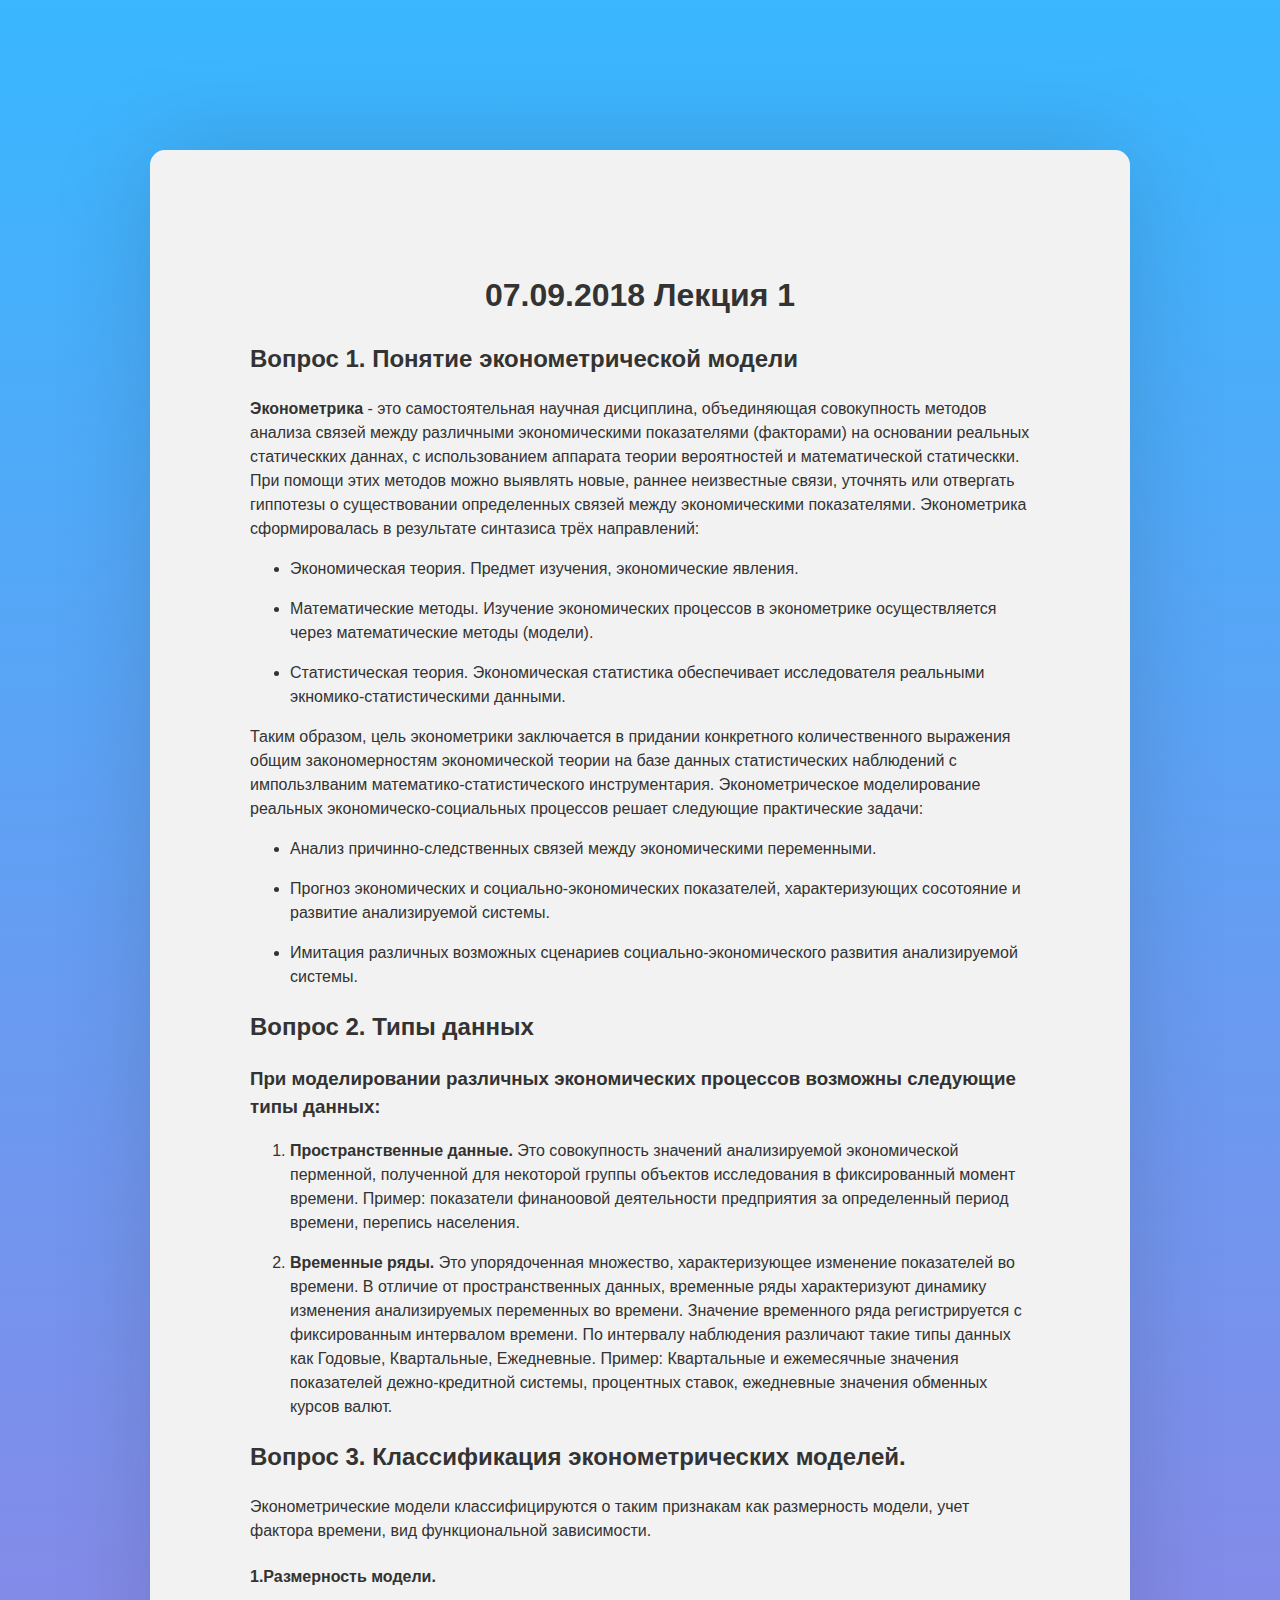
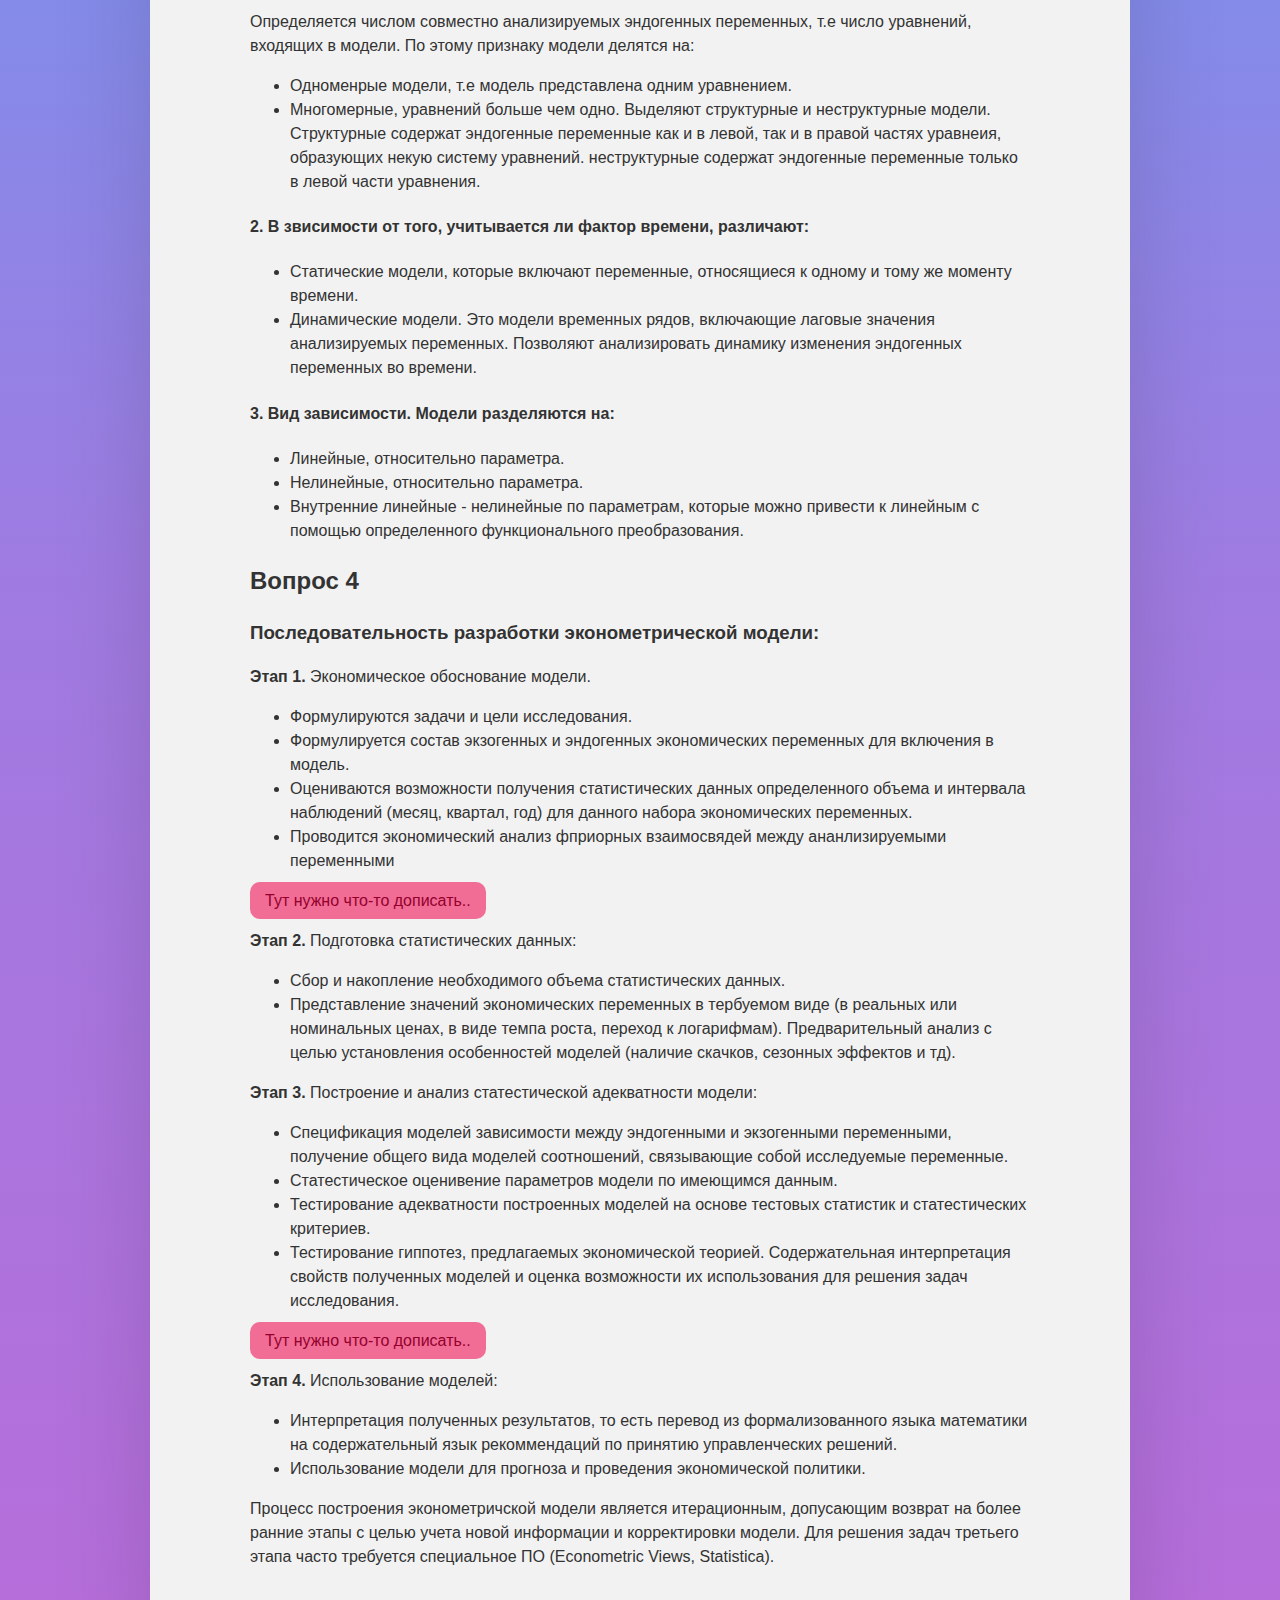
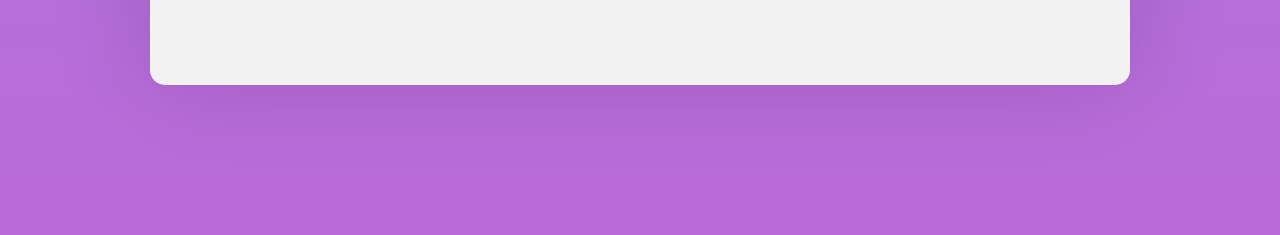
==== src/index.html @ 607fbf39 "first commit" ====
<!DOCTYPE html>
<html lang="en">
<head>
    <meta charset="UTF-8">
    <meta name="viewport" content="width=device-width, initial-scale=1.0">
    <meta http-equiv="X-UA-Compatible" content="ie=edge">
    <title>Эконометрика</title>
    <link rel="stylesheet" href="style/main.css">
</head>
<body>
    <div class="container">
        <h1 id="main-header"><span>07.09.2018</span> Лекция 1</h1>
        <h2>Вопрос 1. Понятие эконометрической модели</h2>
        <p>
            <strong>Эконометрика</strong> - это самостоятельная научная дисциплина, объединяющая совокупность методов анализа связей между различными экономическими показателями (факторами) на основании реальных статическких даннах, с использованием аппарата теории вероятностей и математической статическки. При помощи этих методов можно выявлять новые, раннее неизвестные связи, уточнять или отвергать гиппотезы о существовании определенных связей между экономическими показателями. Эконометрика сформировалась в результате синтазиса трёх направлений:
        </p>
        <ul>
            <li><p>Экономическая теория. Предмет изучения, экономические явления.</p></li>
            <li><p>Математические методы. Изучение экономических процессов в эконометрике осуществляется через математические методы (модели).</p></li>
            <li><p>Статистическая теория. Экономическая статистика обеспечивает исследователя реальными экномико-статистическими данными.</p></li>
        </ul>
        <p>
            Таким образом, цель эконометрики заключается в придании конкретного количественного выражения общим закономерностям экономической теории на базе данных статистических наблюдений с импользлваним математико-статистического инструментария. Эконометрическое моделирование реальных экономическо-социальных процессов решает следующие практические задачи:
        </p>
        <ul>
            <li><p>Анализ причинно-следственных связей между экономическими переменными.</p></li>
            <li><p>Прогноз экономических и социально-экономических показателей, характеризующих сосотояние и развитие анализируемой системы.</p></li>
            <li><p>Имитация различных возможных сценариев социально-экономического развития анализируемой системы.</p></li>
        </ul>
        <h2>Вопрос 2. Типы данных</h2>
        <h3>При моделировании различных экономических процессов возможны следующие типы данных:</h3>
        <ol>
            <li>
                <p><strong>Пространственные данные.</strong> Это совокупность значений анализируемой экономической перменной, полученной для некоторой группы объектов исследования в фиксированный момент времени. Пример: показатели финаноовой деятельности предприятия за определенный период времени, перепись населения.
                </p>
            </li>
            <li>
                <p><strong>Временные ряды.</strong> Это упорядоченная  множество, характеризующее изменение показателей во времени. В отличие от пространственных данных, временные ряды характеризуют динамику изменения анализируемых переменных во времени. Значение временного ряда регистрируется с фиксированным интервалом времени. По интервалу наблюдения различают такие типы данных как Годовые, Квартальные, Ежедневные. Пример: Квартальные и ежемесячные значения показателей дежно-кредитной системы, процентных ставок, ежедневные значения обменных курсов валют.
                </p>
            </li>
        </ol>
        <h2>Вопрос 3. Классификация эконометрических моделей.</h2>
        <p>
            Эконометрические модели классифицируются о таким признакам как размерность модели, учет фактора времени, вид функциональной зависимости.
        </p>
        <h4>1.Размерность модели.</h4>
        <p>
            Определяется числом совместно анализируемых эндогенных переменных, т.е число уравнений, входящих в модели. По этому признаку модели делятся на:
        </p>
        <ul>
            <li>
                Одноменрые модели, т.е модель представлена одним уравнением.
            </li>
            <li>
                Многомерные, уравнений больше чем одно. Выделяют структурные и неструктурные модели. Структурные содержат эндогенные переменные как и в левой, так и в правой частях уравнеия, образующих некую систему уравнений. неструктурные содержат эндогенные переменные только в левой части уравнения.
            </li>
        </ul>
        <h4>2. В звисимости от того, учитывается ли фактор времени, различают:</h4>
        <ul>
            <li>
                Статические модели, которые включают переменные, относящиеся к одному и тому же моменту времени.
            </li>
            <li>
                Динамические модели. Это модели временных рядов, включающие лаговые значения анализируемых переменных. Позволяют анализировать динамику изменения эндогенных переменных во времени.
            </li>
        </ul>
        <h4>3. Вид зависимости. Модели разделяются на:</h4>
        <ul>
            <li>Линейные, относительно параметра.</li>
            <li>Нелинейные, относительно параметра.</li>
            <li>
                Внутренние линейные - нелинейные по параметрам, которые можно привести к линейным с помощью определенного функционального преобразования.
            </li>
        </ul>
        <h2>Вопрос 4</h2>
        <h3>Последовательность разработки эконометрической модели:</h3>
        <p>
            <strong>Этап 1.</strong>
            Экономическое обоснование модели.
            <ul>
                <li>Формулируются задачи и цели исследования.</li>
                <li>Формулируется состав экзогенных и эндогенных экономических переменных для включения в модель.</li>
                <li>Оцениваются возможности получения статистических данных определенного объема и интервала наблюдений (месяц, квартал, год) для данного набора экономических переменных.</li>
                <li>Проводится экономический анализ фприорных взаимосвядей между ананлизируемыми переменными</li>
            </ul>
            <span class="missed"> Тут нужно что-то дописать..</span>
        </p>
        <p>
            <strong>Этап 2.</strong> Подготовка статистических данных:
            <ul>
                <li>Сбор и накопление необходимого объема статистических данных.</li>
                <li>Представление значений экономических переменных в тербуемом виде (в реальных или номинальных ценах, в виде темпа роста, переход к логарифмам). Предварительный анализ с целью установления особенностей моделей (наличие скачков, сезонных эффектов и тд).</li>
            </ul>
        </p>
        <p>
            <strong>Этап 3.</strong> Построение и анализ статестической адекватности модели:
            <ul>
                <li>Спецификация моделей зависимости между эндогенными и экзогенными переменными, получение общего вида моделей соотношений, связывающие собой исследуемые переменные.</li>
                <li>Статестическое оценивение параметров модели по имеющимся данным.</li>
                <li>Тестирование адекватности построенных моделей на основе тестовых статистик и статестических критериев.</li>
                <li>Тестирование гиппотез, предлагаемых экономической теорией. Содержательная интерпретация свойств полученных моделей и оценка возможности их использования для решения задач исследования.</li>
            </ul>
            <span class="missed"> Тут нужно что-то дописать..</span>
        </p>
        <p>
            <strong>Этап 4.</strong> Использование моделей:
            <ul>
                <li>Интерпретация полученных результатов, то есть перевод из формализованного языка математики на содержательный язык рекоммендаций по принятию управленческих решений.</li>
                <li>Использование модели для прогноза и проведения экономической политики.</li>
            </ul>
        </p>
        <p>Процесс построения эконометричской модели является итерационным, допусающим возврат на более ранние этапы с целью учета новой информации и корректировки модели. Для решения задач третьего этапа часто требуется  специальное ПО (Econometric Views, Statistica).</p>
    </div>
</body>
</html>
---- src/style/main.css ----
body
{
    /* background :#866FD7; */
    background: linear-gradient(180deg, #39B7FF 0%, #9F7BE1 63.54%, #BB6BD9 100%);
    font-family: sans-serif;
    margin: 0 auto;
    padding: 0;
    color: #333333;
    line-height: 1.5;
}

.container
{
    box-shadow: #00000025 0 0 100px;
    border-radius: 15px;
    padding: 100px;
    background: #F2F2F2;
    margin: 150px;
}

.missed
{
    background: #F16D95;
    color: #94002D;
    padding: 10px 15px;
    border-radius: 10px;
}

#main-header
{
    text-align: center;
}
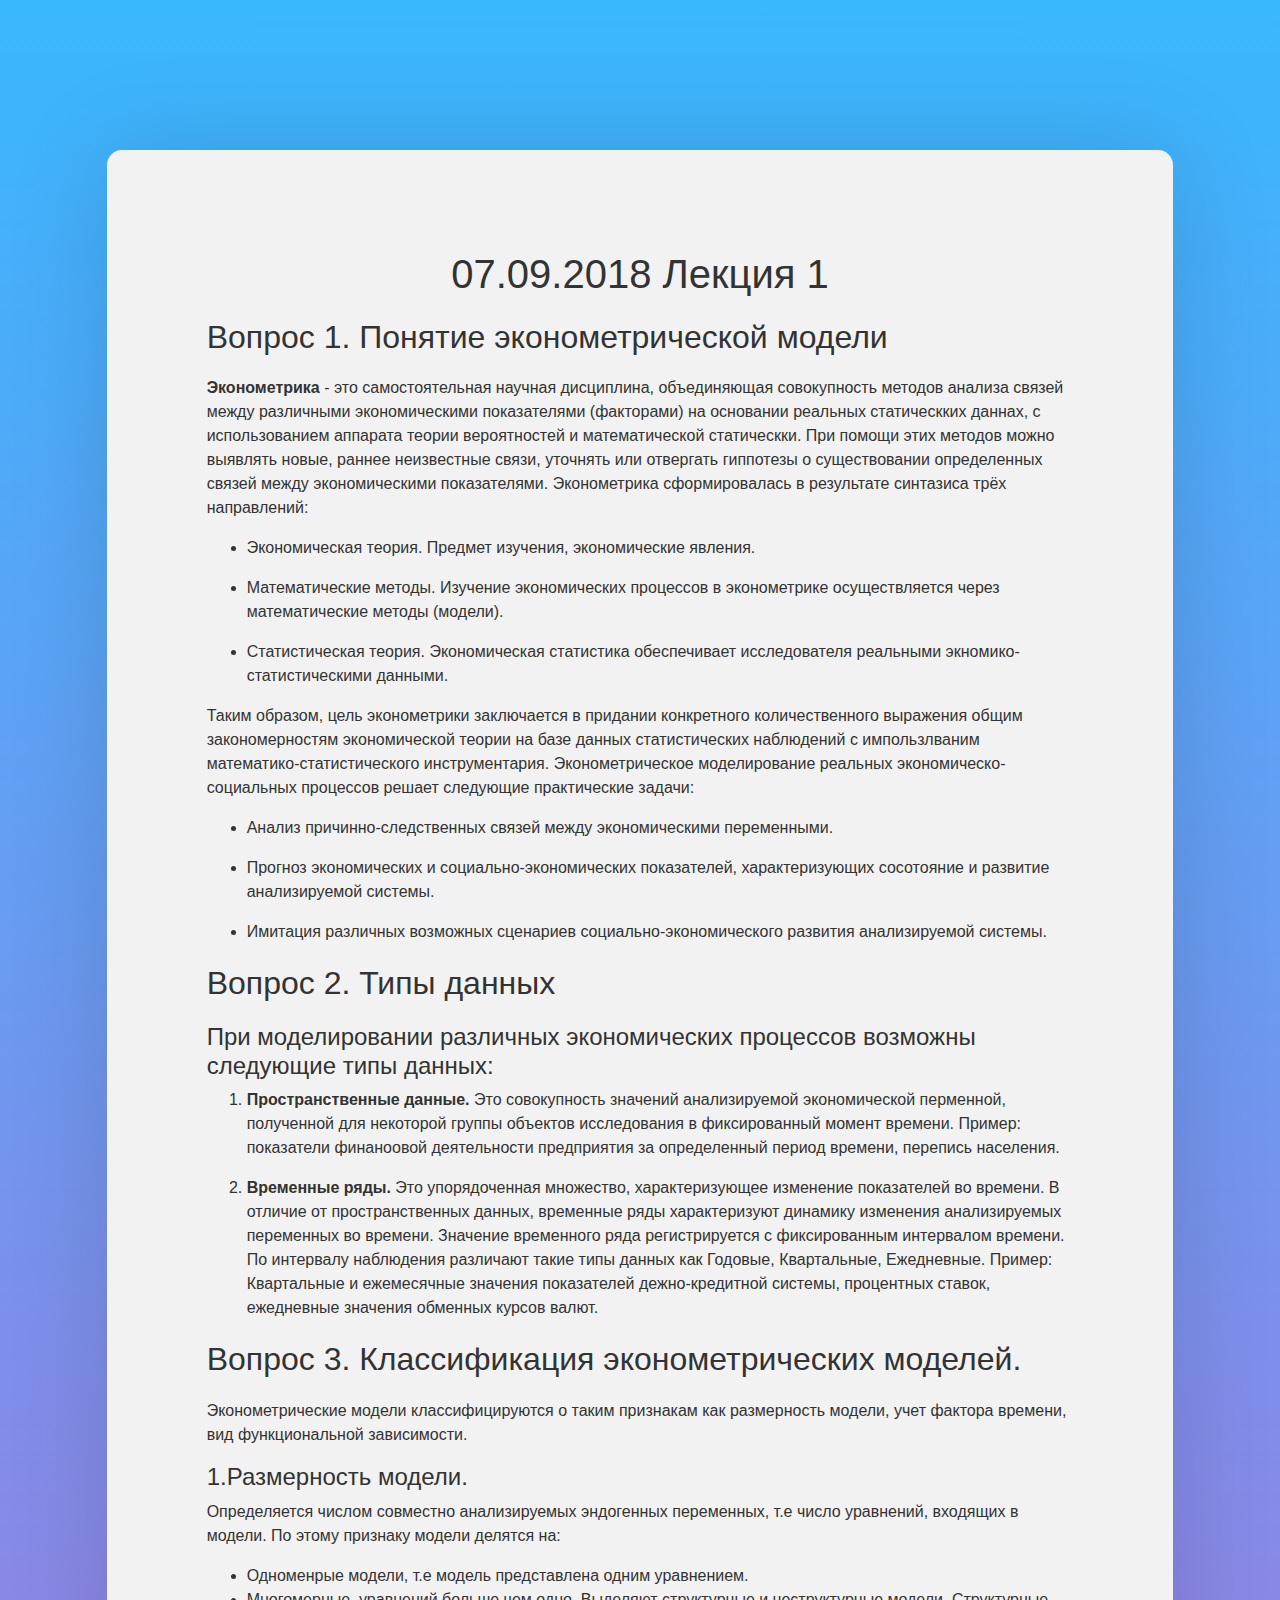
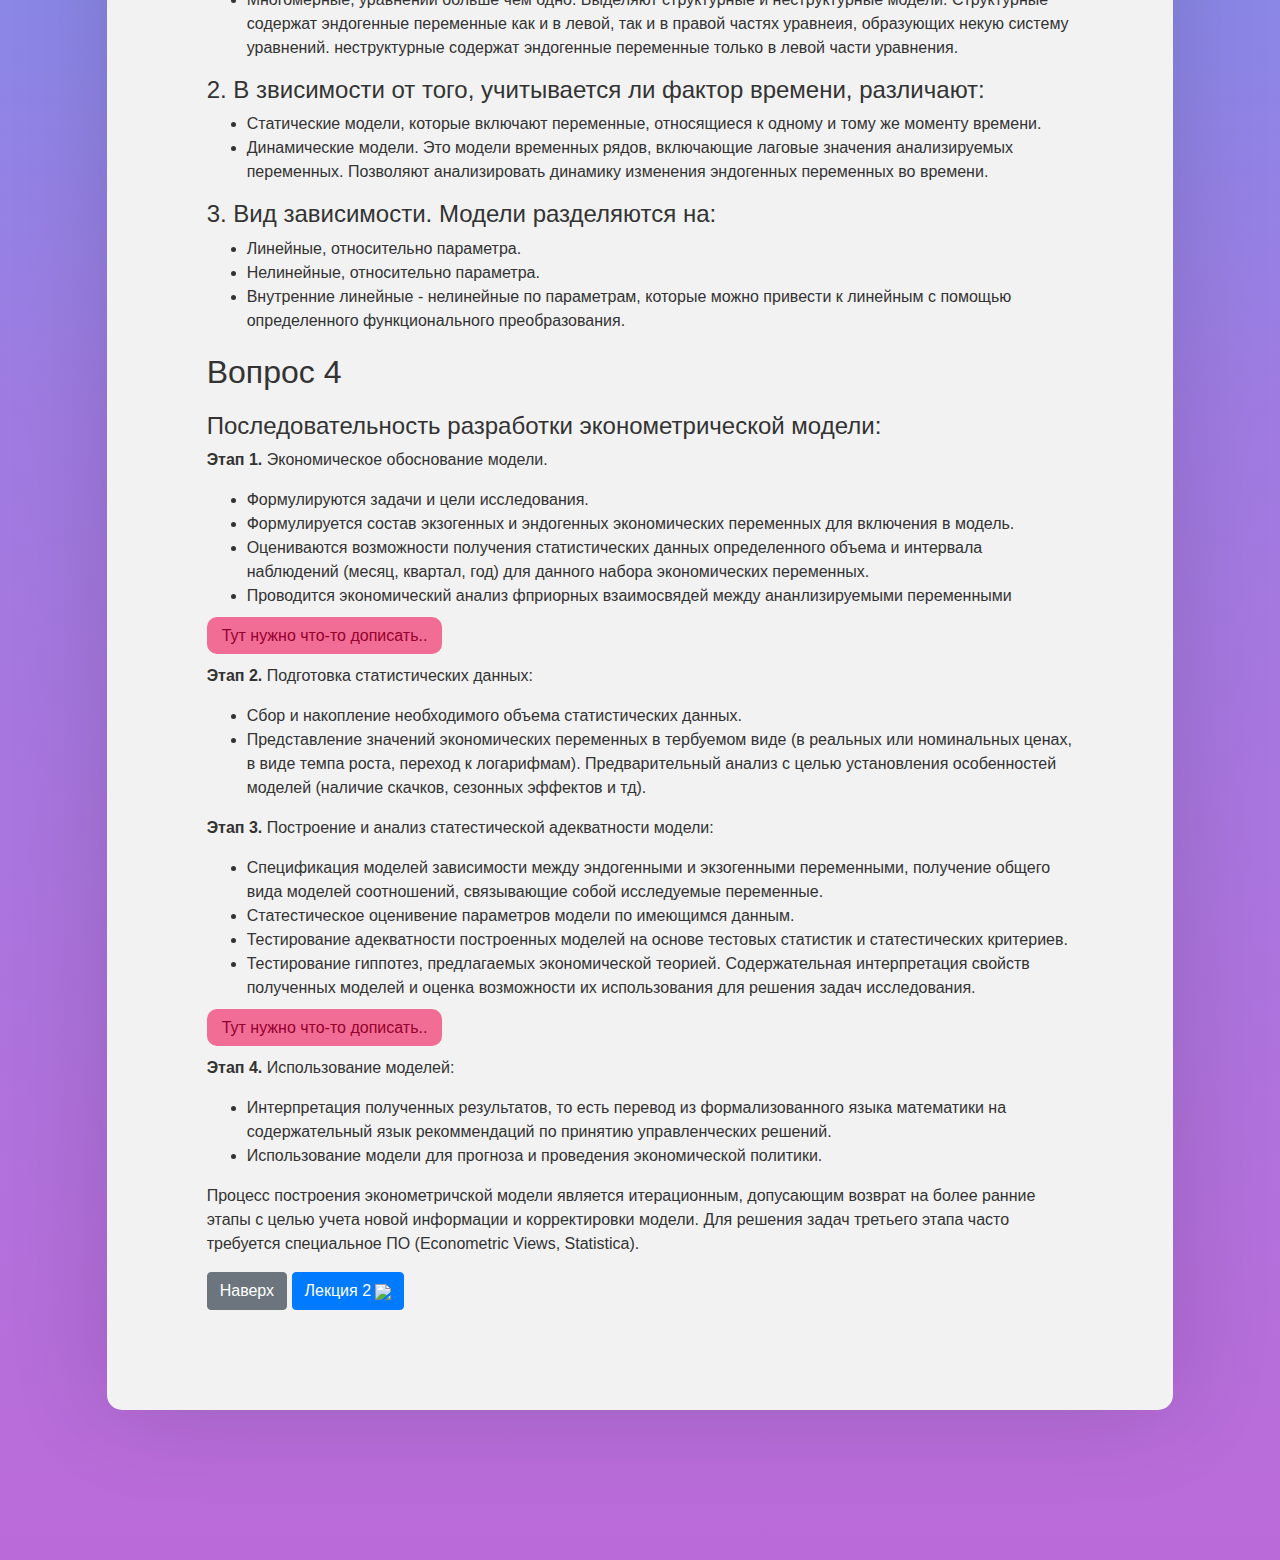
==== commit c2bc8fc7: "Supporting bootstrap" ====
--- a/src/index.html
+++ b/src/index.html
@@ -5,10 +5,14 @@
     <meta name="viewport" content="width=device-width, initial-scale=1.0">
     <meta http-equiv="X-UA-Compatible" content="ie=edge">
     <title>Эконометрика</title>
+    <link rel="shortcut icon" href="https://png.icons8.com/color/16/ffffff/1.png" type="image/x-icon">
+    <link rel="stylesheet" href="https://maxcdn.bootstrapcdn.com/bootstrap/4.0.0/css/bootstrap.min.css" integrity="sha384-Gn5384xqQ1aoWXA+058RXPxPg6fy4IWvTNh0E263XmFcJlSAwiGgFAW/dAiS6JXm" crossorigin="anonymous">
     <link rel="stylesheet" href="style/main.css">
 </head>
 <body>
-    <div class="container">
+    <div class="container-fluid">
+            <div class="row justify-content-md-center">
+    <div class="col-md-10 myContainer">
         <h1 id="main-header"><span>07.09.2018</span> Лекция 1</h1>
         <h2>Вопрос 1. Понятие эконометрической модели</h2>
         <p>
@@ -28,7 +32,7 @@
             <li><p>Имитация различных возможных сценариев социально-экономического развития анализируемой системы.</p></li>
         </ul>
         <h2>Вопрос 2. Типы данных</h2>
-        <h3>При моделировании различных экономических процессов возможны следующие типы данных:</h3>
+        <h4>При моделировании различных экономических процессов возможны следующие типы данных:</h4>
         <ol>
             <li>
                 <p><strong>Пространственные данные.</strong> Это совокупность значений анализируемой экономической перменной, полученной для некоторой группы объектов исследования в фиксированный момент времени. Пример: показатели финаноовой деятельности предприятия за определенный период времени, перепись населения.
@@ -73,7 +77,7 @@
             </li>
         </ul>
         <h2>Вопрос 4</h2>
-        <h3>Последовательность разработки эконометрической модели:</h3>
+        <h4>Последовательность разработки эконометрической модели:</h4>
         <p>
             <strong>Этап 1.</strong>
             Экономическое обоснование модели.
@@ -110,6 +114,19 @@
             </ul>
         </p>
         <p>Процесс построения эконометричской модели является итерационным, допусающим возврат на более ранние этапы с целью учета новой информации и корректировки модели. Для решения задач третьего этапа часто требуется  специальное ПО (Econometric Views, Statistica).</p>
+        <div class="button-bar">
+            <button type="button" class="btn btn-secondary">Наверх</button>
+            <button type="button" class="btn btn-primary">Лекция 2    <img src="https://png.icons8.com/windows/20/ffffff/right.png"></button>
+        </div>
+        </div>
     </div>
+    <div class="row justify-content-md-center" hidden>
+        <footer class="col-md-10">
+
+        </footer>
+    </div>
+<script src="https://code.jquery.com/jquery-3.2.1.slim.min.js" integrity="sha384-KJ3o2DKtIkvYIK3UENzmM7KCkRr/rE9/Qpg6aAZGJwFDMVNA/GpGFF93hXpG5KkN" crossorigin="anonymous"></script>
+<script src="https://cdnjs.cloudflare.com/ajax/libs/popper.js/1.12.9/umd/popper.min.js" integrity="sha384-ApNbgh9B+Y1QKtv3Rn7W3mgPxhU9K/ScQsAP7hUibX39j7fakFPskvXusvfa0b4Q" crossorigin="anonymous"></script>
+<script src="https://maxcdn.bootstrapcdn.com/bootstrap/4.0.0/js/bootstrap.min.js" integrity="sha384-JZR6Spejh4U02d8jOt6vLEHfe/JQGiRRSQQxSfFWpi1MquVdAyjUar5+76PVCmYl" crossorigin="anonymous"></script>
 </body>
 </html>--- a/src/style/main.css
+++ b/src/style/main.css
@@ -9,13 +9,27 @@
     line-height: 1.5;
 }
 
-.container
+h2
+{
+    margin: 20px 0;
+}
+
+footer
+{
+    box-shadow: #00000025 0 0 100px;
+    border-radius: 15px 15px 0 0;
+    padding: 100px;
+    background: #333333;
+    margin: 0 150px;
+}
+
+.myContainer
 {
     box-shadow: #00000025 0 0 100px;
     border-radius: 15px;
-    padding: 100px;
+     padding: 100px;
+     margin: 150px 0;
     background: #F2F2F2;
-    margin: 150px;
 }
 
 .missed
